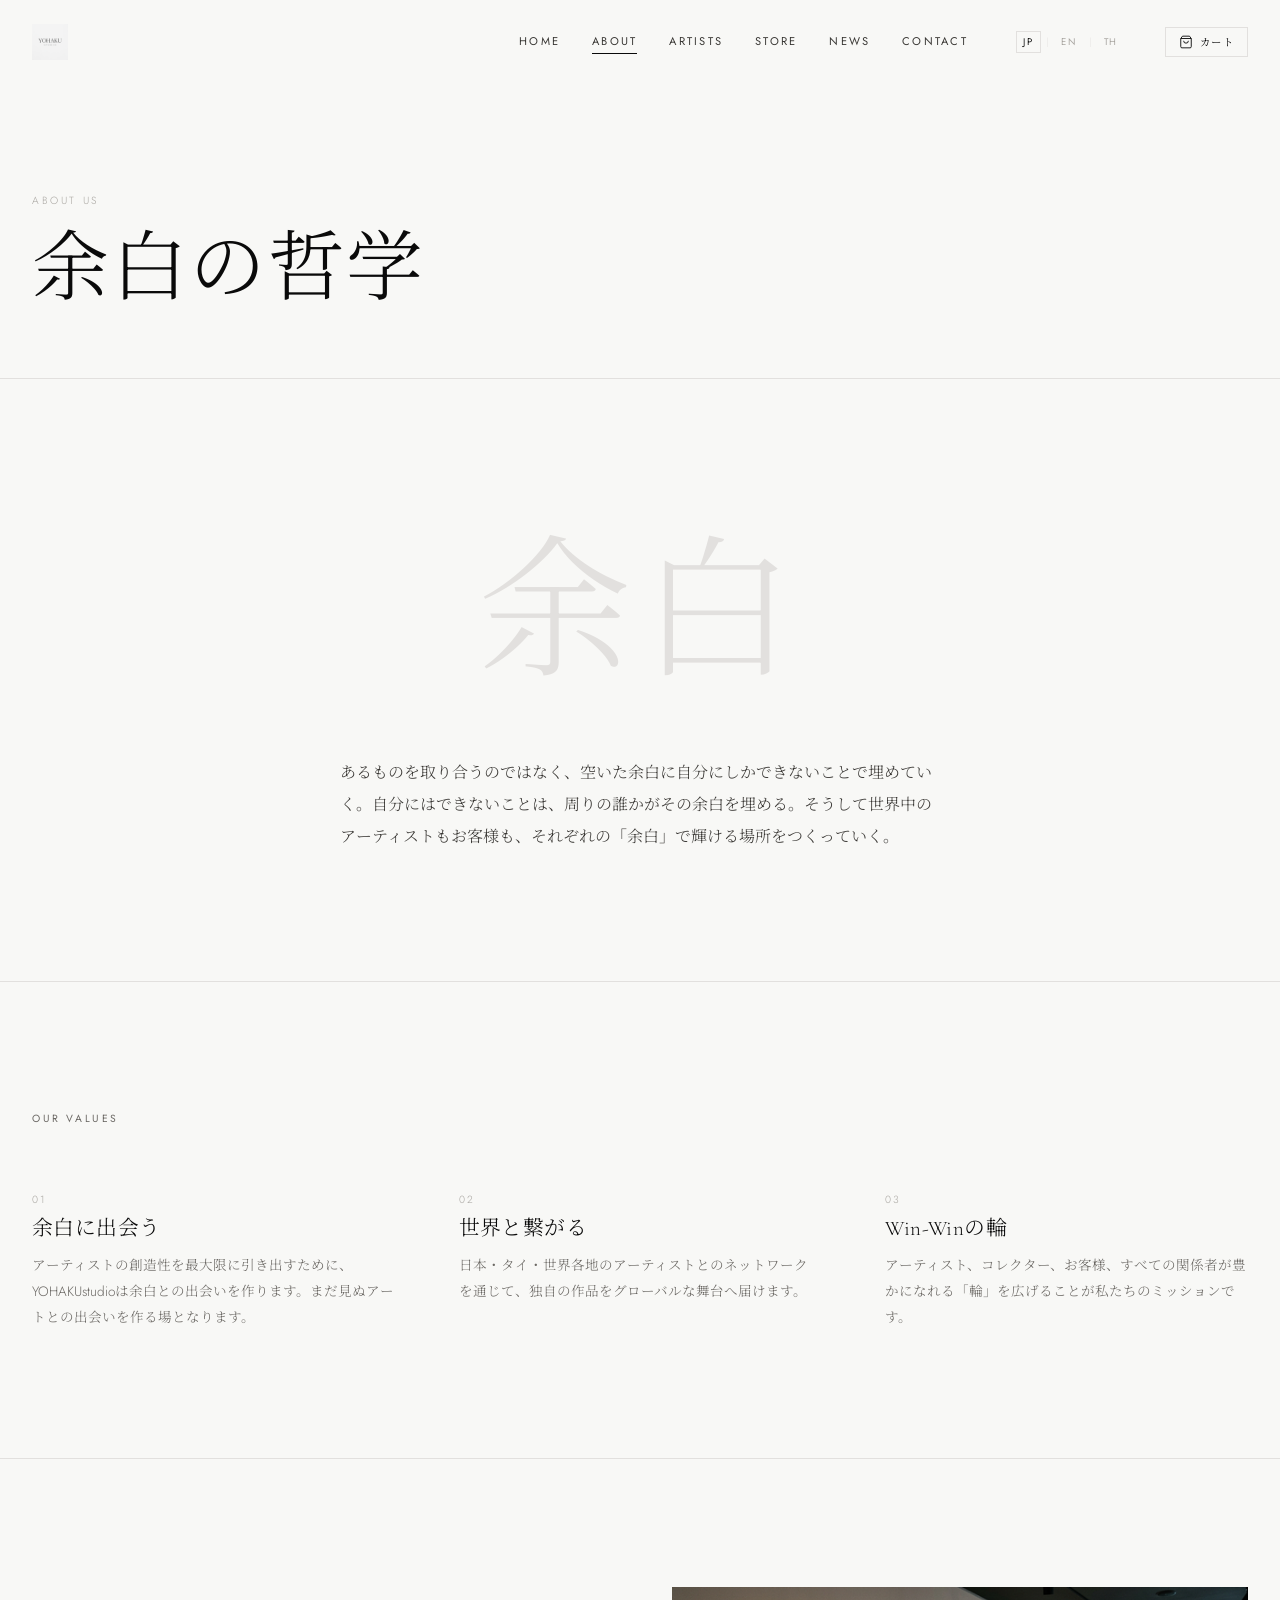
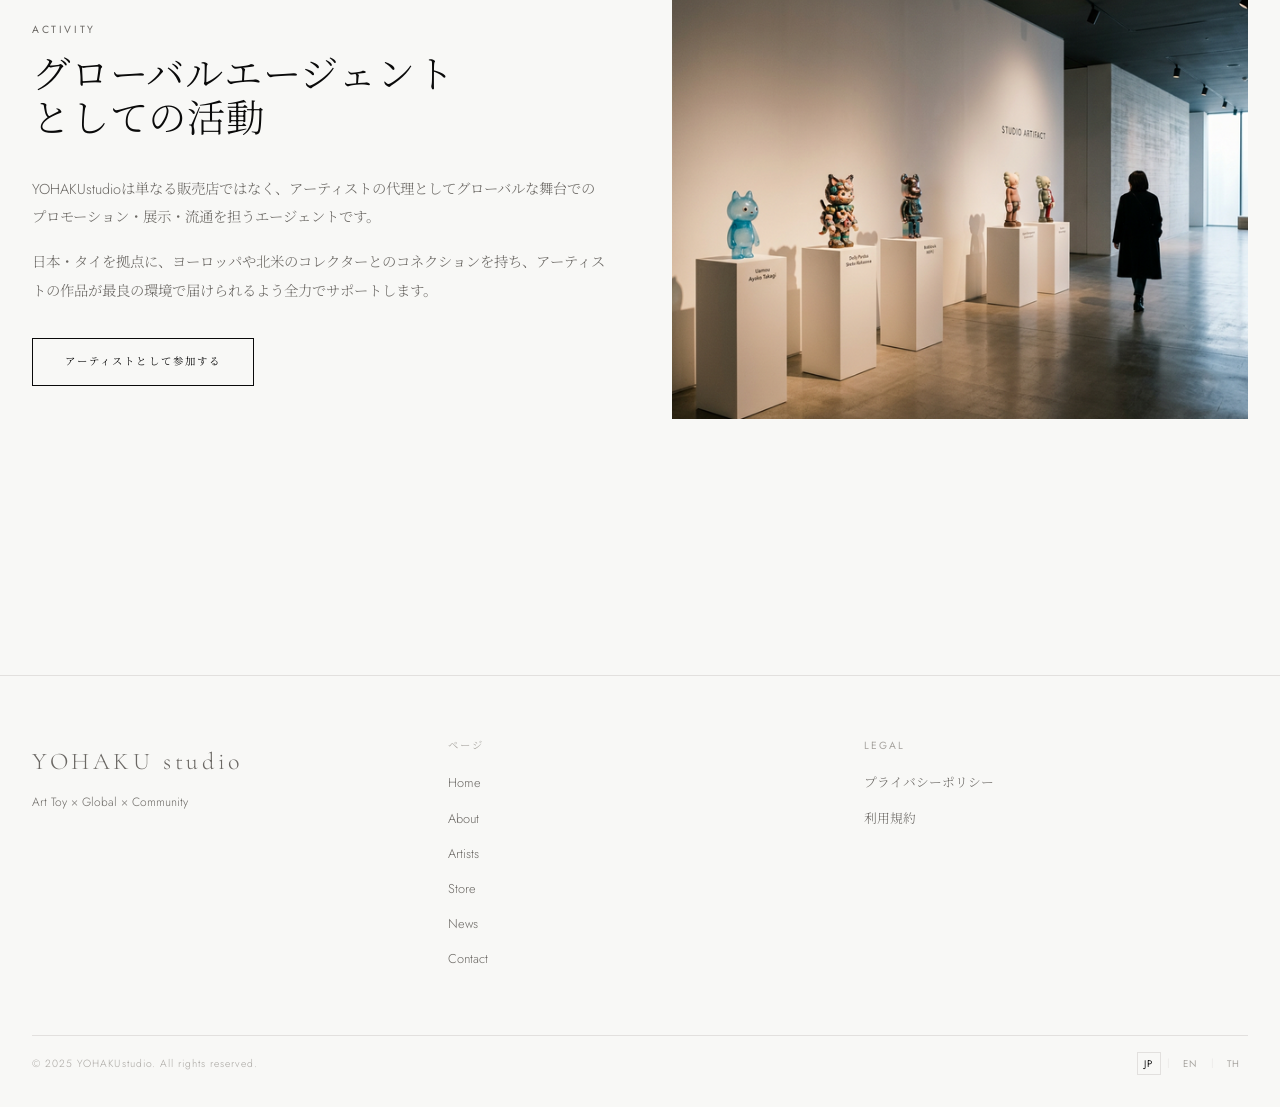
==== about.html @ eafbcbf8 "Initialize project" ====
<!DOCTYPE html>
<html lang="ja">

<head>
    <meta charset="UTF-8">
    <meta name="viewport" content="width=device-width, initial-scale=1.0">
    <meta name="description" content="YOHAKUstudioについて — 余白の哲学とグローバルなアートエージェントとしての活動方針。">
    <title>About — YOHAKU studio</title>
    <link rel="stylesheet" href="css/style.css">
</head>

<body>

    <header class="header" id="header">
        <a href="index.html" class="header__logo">
            <img src="images/logo.png" alt="YOHAKU studio">
        </a>
        <nav class="nav">
            <a href="index.html" class="nav__link" data-i18n="nav_home">Home</a>
            <a href="about.html" class="nav__link" data-i18n="nav_about">About</a>
            <a href="artists.html" class="nav__link" data-i18n="nav_artists">Artists</a>
            <a href="store.html" class="nav__link" data-i18n="nav_store">Store</a>
            <a href="news.html" class="nav__link" data-i18n="nav_news">News</a>
            <a href="contact.html" class="nav__link" data-i18n="nav_contact">Contact</a>
            <div class="lang-switcher">
                <button class="lang-btn" data-lang="jp">JP</button>
                <span class="lang-sep">|</span>
                <button class="lang-btn" data-lang="en">EN</button>
                <span class="lang-sep">|</span>
                <button class="lang-btn" data-lang="th">TH</button>
            </div>
            <button class="cart-btn" id="cart-btn">
                <svg width="14" height="14" viewBox="0 0 24 24" fill="none" stroke="currentColor" stroke-width="1.5">
                    <path d="M6 2L3 6v14a2 2 0 002 2h14a2 2 0 002-2V6l-3-4z" />
                    <line x1="3" y1="6" x2="21" y2="6" />
                    <path d="M16 10a4 4 0 01-8 0" />
                </svg>
                <span data-i18n="nav_cart">カート</span>
                <span class="cart-count" style="display:none">0</span>
            </button>
        </nav>
        <button class="hamburger" id="hamburger"><span></span><span></span><span></span></button>
    </header>
    <nav class="mobile-nav" id="mobile-nav">
        <a href="index.html" class="nav__link" data-i18n="nav_home">Home</a>
        <a href="about.html" class="nav__link" data-i18n="nav_about">About</a>
        <a href="artists.html" class="nav__link" data-i18n="nav_artists">Artists</a>
        <a href="store.html" class="nav__link" data-i18n="nav_store">Store</a>
        <a href="news.html" class="nav__link" data-i18n="nav_news">News</a>
        <a href="contact.html" class="nav__link" data-i18n="nav_contact">Contact</a>
        <div class="lang-switcher">
            <button class="lang-btn" data-lang="jp">JP</button><span class="lang-sep">|</span>
            <button class="lang-btn" data-lang="en">EN</button><span class="lang-sep">|</span>
            <button class="lang-btn" data-lang="th">TH</button>
        </div>
    </nav>

    <!-- Page Hero -->
    <section class="page-hero">
        <div class="container">
            <p class="page-hero__label fade-in" data-i18n="about_label">About Us</p>
            <h1 class="page-hero__title fade-in" data-i18n="about_title">余白の哲学</h1>
        </div>
    </section>

    <!-- Manifesto -->
    <section class="section">
        <div style="text-align:center; overflow:hidden; padding: var(--space-md) 0; margin-bottom: var(--space-md);">
            <span class="about-manifesto__word" aria-hidden="true">余白</span>
        </div>
        <div class="container--narrow">
            <p class="about-manifesto__text fade-in" data-i18n="about_manifesto">
                あるものを取り合うのではなく、空いた余白に自分にしかできないことで埋めていく。自分にはできないことは、周りの誰かがその余白を埋める。そうして世界中のアーティストもお客様も、それぞれの「余白」で輝ける場所をつくっていく。

            </p>
        </div>
    </section>

    <hr class="divider">

    <!-- Values -->
    <section class="section">
        <div class="container">
            <p class="section-label fade-in" style="margin-bottom: var(--space-md);">Our Values</p>
            <div class="value-grid">
                <div class="fade-in">
                    <p class="value-item__num" data-i18n="about_v1_num">01</p>
                    <h3 class="value-item__title" data-i18n="about_v1_title">余白に出会う</h3>
                    <p class="value-item__text" data-i18n="about_v1_text">
                        アーティストの創造性を最大限に引き出すために、YOHAKUstudioは余白との出会いを作ります。まだ見ぬアートとの出会いを作る場となります。</p>
                </div>
                <div class="fade-in">
                    <p class="value-item__num" data-i18n="about_v2_num">02</p>
                    <h3 class="value-item__title" data-i18n="about_v2_title">世界と繋がる</h3>
                    <p class="value-item__text" data-i18n="about_v2_text">
                        日本・タイ・世界各地のアーティストとのネットワークを通じて、独自の作品をグローバルな舞台へ届けます。</p>
                </div>
                <div class="fade-in">
                    <p class="value-item__num" data-i18n="about_v3_num">03</p>
                    <h3 class="value-item__title" data-i18n="about_v3_title">Win-Winの輪</h3>
                    <p class="value-item__text" data-i18n="about_v3_text">
                        アーティスト、コレクター、お客様、すべての関係者が豊かになれる「輪」を広げることが私たちのミッションです。</p>
                </div>
            </div>
        </div>
    </section>

    <hr class="divider">

    <!-- Activities -->
    <section class="section">
        <div class="container">
            <div class="grid-2" style="gap: var(--space-lg); align-items:center;">
                <div class="fade-in">
                    <p class="section-label" style="margin-bottom: var(--space-sm);">Activity</p>
                    <h2 style="font-size:clamp(1.8rem,3vw,2.8rem); margin-bottom: var(--space-md);">
                        グローバルエージェント<br>としての活動</h2>
                    <p style="font-size:0.9rem; color:var(--gray-600); line-height:2; margin-bottom: var(--space-sm);">
                        YOHAKUstudioは単なる販売店ではなく、アーティストの代理としてグローバルな舞台でのプロモーション・展示・流通を担うエージェントです。
                    </p>
                    <p style="font-size:0.9rem; color:var(--gray-600); line-height:2;">
                        日本・タイを拠点に、ヨーロッパや北米のコレクターとのコネクションを持ち、アーティストの作品が最良の環境で届けられるよう全力でサポートします。
                    </p>
                    <a href="contact.html" class="btn" style="margin-top: var(--space-md);">
                        <span>アーティストとして参加する</span>
                    </a>
                </div>
                <div class="fade-in">
                    <img src="images/museum-art-toys.png" alt="YOHAKU studio collection in a gallery"
                        style="width:100%; aspect-ratio:4/3; object-fit:cover;">
                </div>
            </div>
        </div>
    </section>

    <!-- Footer -->
    <footer class="footer">
        <div class="container">
            <div class="footer__inner">
                <div class="footer__brand">
                    <p class="logo-text">YOHAKU studio</p>
                    <p data-i18n="footer_tagline">Art Toy × Global × Community</p>
                </div>
                <nav class="footer__nav">
                    <h4 data-i18n="footer_pages">ページ</h4>
                    <ul>
                        <li><a href="index.html" data-i18n="nav_home">Home</a></li>
                        <li><a href="about.html" data-i18n="nav_about">About</a></li>
                        <li><a href="artists.html" data-i18n="nav_artists">Artists</a></li>
                        <li><a href="store.html" data-i18n="nav_store">Store</a></li>
                        <li><a href="news.html" data-i18n="nav_news">News</a></li>
                        <li><a href="contact.html" data-i18n="nav_contact">Contact</a></li>
                    </ul>
                </nav>
                <nav class="footer__nav">
                    <h4 data-i18n="footer_legal">Legal</h4>
                    <ul>
                        <li><a href="#" data-i18n="footer_privacy">プライバシーポリシー</a></li>
                        <li><a href="#" data-i18n="footer_terms">利用規約</a></li>
                    </ul>
                </nav>
            </div>
            <div class="footer__bottom">
                <span data-i18n="footer_copy">© 2025 YOHAKUstudio. All rights reserved.</span>
                <div class="lang-switcher">
                    <button class="lang-btn" data-lang="jp">JP</button><span class="lang-sep">|</span>
                    <button class="lang-btn" data-lang="en">EN</button><span class="lang-sep">|</span>
                    <button class="lang-btn" data-lang="th">TH</button>
                </div>
            </div>
        </div>
    </footer>

    <div class="cart-overlay" id="cart-overlay"></div>
    <aside class="cart-drawer" id="cart-drawer">
        <div class="cart-drawer__header">
            <p class="cart-drawer__title" data-i18n="cart_title">カート</p>
            <button class="cart-drawer__close" id="cart-close">✕</button>
        </div>
        <div class="cart-drawer__body" id="cart-body"></div>
        <div class="cart-drawer__footer">
            <div class="cart-total">
                <span class="cart-total__label" data-i18n="cart_total">小計</span>
                <span class="cart-total__amount" id="cart-total-amount">¥0</span>
            </div>
            <button class="btn btn--filled cart-checkout-btn"><span data-i18n="cart_checkout">チェックアウトへ</span></button>
        </div>
    </aside>

    <script src="js/i18n.js"></script>
    <script src="js/cart.js"></script>
    <script src="js/main.js"></script>
</body>

</html>
---- css/style.css ----
/* ============================================================
   YOHAKU studio — Global Stylesheet
   ============================================================ */

@import url('https://fonts.googleapis.com/css2?family=Cormorant+Garamond:ital,wght@0,300;0,400;0,500;1,300;1,400&family=Noto+Serif+JP:wght@200;300;400&family=Jost:wght@200;300;400;500&display=swap');

/* ─── Design Tokens ────────────────────────────────────────── */
:root {
  --black: #0a0a0a;

  --white: #f8f8f6;
  --gray-100: #f0efed;
  --gray-200: #e2e0de;
  --gray-400: #a8a5a0;
  --gray-600: #6b6864;
  --gray-800: #3a3835;
  --accent: #0a0a0a;

  --font-serif: 'Cormorant Garamond', 'Noto Serif JP', serif;
  --font-sans: 'Jost', 'Noto Serif JP', sans-serif;

  --space-xs: 0.5rem;
  --space-sm: 1rem;
  --space-md: 2rem;
  --space-lg: 4rem;
  --space-xl: 8rem;

  --transition: 0.4s cubic-bezier(0.25, 0.46, 0.45, 0.94);
  --radius: 0px;
}

/* ─── Reset ────────────────────────────────────────────────── */
*,
*::before,
*::after {
  box-sizing: border-box;
  margin: 0;
  padding: 0;
}

html {
  font-size: 16px;
  scroll-behavior: smooth;
  -webkit-font-smoothing: antialiased;
}

body {
  background-color: var(--white);
  color: var(--black);
  font-family: var(--font-sans);
  font-weight: 300;
  line-height: 1.7;
  overflow-x: hidden;
}

img {
  display: block;
  max-width: 100%;
  height: auto;
}

a {
  color: inherit;
  text-decoration: none;
}

button {
  cursor: pointer;
  border: none;
  background: none;
  font-family: inherit;
}

ul {
  list-style: none;
}

/* ─── Typography ───────────────────────────────────────────── */
h1,
h2,
h3,
h4 {
  font-family: var(--font-serif);
  font-weight: 300;
  line-height: 1.15;
  letter-spacing: 0.02em;
}

.display-xl {
  font-size: clamp(3rem, 8vw, 8rem);
  letter-spacing: -0.01em;
  line-height: 1;
}

.display-lg {
  font-size: clamp(2rem, 5vw, 4.5rem);
  letter-spacing: 0.01em;
}

.display-md {
  font-size: clamp(1.5rem, 3vw, 2.5rem);
}

.section-label {
  font-family: var(--font-sans);
  font-size: 0.65rem;
  font-weight: 400;
  letter-spacing: 0.25em;
  text-transform: uppercase;
  color: var(--gray-600);
}

.body-sm {
  font-size: 0.85rem;
  letter-spacing: 0.03em;
  color: var(--gray-600);
}

/* ─── Layout Utilities ─────────────────────────────────────── */
.container {
  max-width: 1400px;
  margin: 0 auto;
  padding: 0 var(--space-md);
}

.container--narrow {
  max-width: 900px;
  margin: 0 auto;
  padding: 0 var(--space-md);
}

.section {
  padding: var(--space-xl) 0;
}

.section--sm {
  padding: var(--space-lg) 0;
}

.divider {
  border: none;
  border-top: 1px solid var(--gray-200);
  margin: 0;
}

/* ─── Grid ─────────────────────────────────────────────────── */
.grid-2 {
  display: grid;
  grid-template-columns: repeat(2, 1fr);
  gap: var(--space-md);
}

.grid-3 {
  display: grid;
  grid-template-columns: repeat(3, 1fr);
  gap: var(--space-md);
}

.grid-4 {
  display: grid;
  grid-template-columns: repeat(4, 1fr);
  gap: var(--space-md);
}

/* ─── Header / Navigation ──────────────────────────────────── */
.header {
  position: fixed;
  top: 0;
  left: 0;
  right: 0;
  z-index: 1000;
  padding: 1.5rem var(--space-md);
  display: flex;
  align-items: center;
  justify-content: space-between;
  background: rgba(248, 248, 246, 0.92);
  backdrop-filter: blur(12px);
  -webkit-backdrop-filter: blur(12px);
  border-bottom: 1px solid transparent;
  transition: border-color var(--transition), padding var(--transition);
}

.header.scrolled {
  border-bottom-color: var(--gray-200);
  padding: 1rem var(--space-md);
}

.header__logo {
  display: flex;
  align-items: center;
  gap: 0.75rem;
}

.header__logo img {
  height: 36px;
  width: auto;
}

.header__logo-text {
  font-family: var(--font-serif);
  font-size: 1.15rem;
  font-weight: 300;
  letter-spacing: 0.15em;
  text-transform: uppercase;
}

.nav {
  display: flex;
  align-items: center;
  gap: var(--space-md);
}

.nav__link {
  font-size: 0.7rem;
  font-weight: 400;
  letter-spacing: 0.2em;
  text-transform: uppercase;
  color: var(--gray-800);
  position: relative;
  transition: color var(--transition);
}

.nav__link::after {
  content: '';
  position: absolute;
  bottom: -2px;
  left: 0;
  width: 0;
  height: 1px;
  background: var(--black);
  transition: width var(--transition);
}

.nav__link:hover::after,
.nav__link.active::after {
  width: 100%;
}

.nav__link:hover {
  color: var(--black);
}

/* Language Switcher */
.lang-switcher {
  display: flex;
  align-items: center;
  gap: 0.35rem;
  margin-left: var(--space-sm);
}

.lang-btn {
  font-size: 0.6rem;
  font-weight: 400;
  letter-spacing: 0.15em;
  text-transform: uppercase;
  color: var(--gray-400);
  padding: 0.2rem 0.4rem;
  border: 1px solid transparent;
  transition: all var(--transition);
}

.lang-btn.active,
.lang-btn:hover {
  color: var(--black);
  border-color: var(--gray-200);
}

.lang-sep {
  color: var(--gray-200);
  font-size: 0.6rem;
}

/* Cart Button */
.cart-btn {
  display: flex;
  align-items: center;
  gap: 0.4rem;
  font-size: 0.65rem;
  letter-spacing: 0.15em;
  text-transform: uppercase;
  margin-left: var(--space-xs);
  padding: 0.4rem 0.8rem;
  border: 1px solid var(--gray-200);
  transition: all var(--transition);
}

.cart-btn:hover {
  background: var(--black);
  color: var(--white);
  border-color: var(--black);
}

.cart-count {
  display: inline-flex;
  align-items: center;
  justify-content: center;
  width: 16px;
  height: 16px;
  background: var(--black);
  color: var(--white);
  font-size: 0.55rem;
  border-radius: 50%;
  transition: background var(--transition);
}

.cart-btn:hover .cart-count {
  background: var(--white);
  color: var(--black);
}

/* Hamburger */
.hamburger {
  display: none;
  flex-direction: column;
  gap: 5px;
  padding: 0.5rem;
  cursor: pointer;
}

.hamburger span {
  display: block;
  width: 24px;
  height: 1px;
  background: var(--black);
  transition: all var(--transition);
}

.hamburger.open span:nth-child(1) {
  transform: translateY(6px) rotate(45deg);
}

.hamburger.open span:nth-child(2) {
  opacity: 0;
}

.hamburger.open span:nth-child(3) {
  transform: translateY(-6px) rotate(-45deg);
}

/* Mobile Nav */
.mobile-nav {
  position: fixed;
  inset: 0;
  z-index: 999;
  background: var(--white);
  display: flex;
  flex-direction: column;
  align-items: center;
  justify-content: center;
  gap: var(--space-md);
  transform: translateX(100%);
  transition: transform var(--transition);
}

.mobile-nav.open {
  transform: translateX(0);
}

.mobile-nav .nav__link {
  font-size: 1.5rem;
  letter-spacing: 0.15em;
  font-family: var(--font-serif);
  font-weight: 300;
}

.mobile-nav .lang-switcher {
  margin-top: var(--space-sm);
  gap: var(--space-xs);
}

/* ─── Footer ───────────────────────────────────────────────── */
.footer {
  padding: var(--space-lg) 0 var(--space-md);
  border-top: 1px solid var(--gray-200);
  margin-top: var(--space-xl);
}

.footer__inner {
  display: grid;
  grid-template-columns: 1fr 1fr 1fr;
  gap: var(--space-md);
  align-items: start;
}

.footer__brand .logo-text {
  font-family: var(--font-serif);
  font-size: 1.5rem;
  font-weight: 300;
  letter-spacing: 0.15em;
  margin-bottom: var(--space-xs);
}

.footer__brand p {
  font-size: 0.75rem;
  color: var(--gray-600);
  line-height: 1.8;
}

.footer__nav h4 {
  font-family: var(--font-sans);
  font-size: 0.65rem;
  letter-spacing: 0.2em;
  text-transform: uppercase;
  margin-bottom: var(--space-sm);
  color: var(--gray-400);
  font-weight: 400;
}

.footer__nav ul {
  display: flex;
  flex-direction: column;
  gap: 0.5rem;
}

.footer__nav a {
  font-size: 0.8rem;
  color: var(--gray-600);
  transition: color var(--transition);
}

.footer__nav a:hover {
  color: var(--black);
}

.footer__bottom {
  display: flex;
  justify-content: space-between;
  align-items: center;
  margin-top: var(--space-lg);
  padding-top: var(--space-sm);
  border-top: 1px solid var(--gray-200);
  font-size: 0.65rem;
  color: var(--gray-400);
  letter-spacing: 0.1em;
}

/* ─── Buttons ──────────────────────────────────────────────── */
.btn {
  display: inline-flex;
  align-items: center;
  gap: 0.5rem;
  font-family: var(--font-sans);
  font-size: 0.65rem;
  font-weight: 400;
  letter-spacing: 0.2em;
  text-transform: uppercase;
  padding: 0.9rem 2rem;
  border: 1px solid var(--black);
  transition: all var(--transition);
  position: relative;
  overflow: hidden;
}

.btn::before {
  content: '';
  position: absolute;
  inset: 0;
  background: var(--black);
  transform: translateX(-101%);
  transition: transform var(--transition);
  z-index: 0;
}

.btn span {
  position: relative;
  z-index: 1;
}

.btn:hover::before {
  transform: translateX(0);
}

.btn:hover {
  color: var(--white);
}

.btn--filled {
  background: var(--black);
  color: var(--white);
}

.btn--filled::before {
  background: var(--gray-800);
}

/* ─── Cards ────────────────────────────────────────────────── */
.card {
  position: relative;
  overflow: hidden;
}

.card__img {
  width: 100%;
  aspect-ratio: 3/4;
  object-fit: cover;
  transition: transform 0.8s cubic-bezier(0.25, 0.46, 0.45, 0.94);
}

.card:hover .card__img {
  transform: scale(1.03);
}

.card__body {
  padding: var(--space-sm) 0;
}

.card__label {
  font-size: 0.6rem;
  letter-spacing: 0.2em;
  text-transform: uppercase;
  color: var(--gray-400);
  margin-bottom: 0.25rem;
}

.card__title {
  font-size: 1.1rem;
  font-family: var(--font-serif);
  font-weight: 300;
  letter-spacing: 0.05em;
}

.card__price {
  font-size: 0.85rem;
  margin-top: 0.35rem;
  color: var(--gray-800);
}

/* ─── Fade-in Animation ────────────────────────────────────── */
.fade-in {
  opacity: 0;
  transform: translateY(30px);
  transition: opacity 0.8s ease, transform 0.8s ease;
}

.fade-in.visible {
  opacity: 1;
  transform: translateY(0);
}

/* ─── Cart Drawer ──────────────────────────────────────────── */
.cart-overlay {
  position: fixed;
  inset: 0;
  background: rgba(10, 10, 10, 0.4);
  z-index: 2000;
  opacity: 0;
  pointer-events: none;
  transition: opacity var(--transition);
}

.cart-overlay.open {
  opacity: 1;
  pointer-events: all;
}

.cart-drawer {
  position: fixed;
  top: 0;
  right: 0;
  width: min(440px, 100vw);
  height: 100vh;
  background: var(--white);
  z-index: 2001;
  display: flex;
  flex-direction: column;
  transform: translateX(100%);
  transition: transform var(--transition);
}

.cart-drawer.open {
  transform: translateX(0);
}

.cart-drawer__header {
  display: flex;
  align-items: center;
  justify-content: space-between;
  padding: 1.5rem var(--space-md);
  border-bottom: 1px solid var(--gray-200);
}

.cart-drawer__title {
  font-size: 0.7rem;
  letter-spacing: 0.25em;
  text-transform: uppercase;
}

.cart-drawer__close {
  font-size: 1.2rem;
  width: 32px;
  height: 32px;
  display: flex;
  align-items: center;
  justify-content: center;
  border: 1px solid var(--gray-200);
  transition: all var(--transition);
}

.cart-drawer__close:hover {
  background: var(--black);
  color: var(--white);
  border-color: var(--black);
}

.cart-drawer__body {
  flex: 1;
  overflow-y: auto;
  padding: var(--space-md);
}

.cart-empty {
  display: flex;
  flex-direction: column;
  align-items: center;
  justify-content: center;
  height: 60%;
  gap: var(--space-sm);
  color: var(--gray-400);
  text-align: center;
}

.cart-empty-icon {
  font-size: 2.5rem;
  opacity: 0.3;
}

.cart-item {
  display: grid;
  grid-template-columns: 80px 1fr auto;
  gap: var(--space-sm);
  padding: var(--space-sm) 0;
  border-bottom: 1px solid var(--gray-100);
}

.cart-item__img {
  width: 80px;
  height: 80px;
  object-fit: cover;
}

.cart-item__info {}

.cart-item__name {
  font-family: var(--font-serif);
  font-size: 0.95rem;
}

.cart-item__artist {
  font-size: 0.7rem;
  color: var(--gray-400);
}

.cart-item__price {
  font-size: 0.85rem;
  margin-top: 0.25rem;
}

.cart-item__remove {
  align-self: start;
  font-size: 0.7rem;
  color: var(--gray-400);
  transition: color var(--transition);
}

.cart-item__remove:hover {
  color: var(--black);
}

.cart-drawer__footer {
  padding: var(--space-md);
  border-top: 1px solid var(--gray-200);
}

.cart-total {
  display: flex;
  justify-content: space-between;
  align-items: baseline;
  margin-bottom: var(--space-sm);
}

.cart-total__label {
  font-size: 0.7rem;
  letter-spacing: 0.15em;
  text-transform: uppercase;
  color: var(--gray-600);
}

.cart-total__amount {
  font-size: 1.3rem;
  font-family: var(--font-serif);
}

.cart-checkout-btn {
  width: 100%;
  justify-content: center;
}

/* ─── Modal ────────────────────────────────────────────────── */
.modal-overlay {
  position: fixed;
  inset: 0;
  background: rgba(10, 10, 10, 0.85);
  z-index: 3000;
  display: flex;
  align-items: center;
  justify-content: center;
  opacity: 0;
  pointer-events: none;
  transition: opacity var(--transition);
  padding: var(--space-md);
}

.modal-overlay.open {
  opacity: 1;
  pointer-events: all;
}

.modal {
  background: var(--white);
  max-width: 900px;
  width: 100%;
  max-height: 90vh;
  overflow-y: auto;
  position: relative;
  display: grid;
  grid-template-columns: 1fr 1fr;
}

.modal__close {
  position: absolute;
  top: 1rem;
  right: 1rem;
  font-size: 1.2rem;
  width: 36px;
  height: 36px;
  display: flex;
  align-items: center;
  justify-content: center;
  background: var(--white);
  border: 1px solid var(--gray-200);
  z-index: 10;
  transition: all var(--transition);
}

.modal__close:hover {
  background: var(--black);
  color: var(--white);
  border-color: var(--black);
}

.modal__img img {
  width: 100%;
  height: 100%;
  object-fit: cover;
  min-height: 400px;
}

.modal__content {
  padding: var(--space-lg) var(--space-md);
  display: flex;
  flex-direction: column;
  justify-content: center;
  gap: var(--space-sm);
}

/* ─── Hero ─────────────────────────────────────────────────── */
.hero {
  min-height: 100vh;
  display: flex;
  align-items: flex-end;
  position: relative;
  overflow: hidden;
  padding: var(--space-lg) var(--space-md);
}

.hero__bg {
  position: absolute;
  inset: 0;
  object-fit: cover;
  width: 100%;
  height: 100%;
  z-index: 0;
  filter: grayscale(15%);
}

.hero__overlay {
  position: absolute;
  inset: 0;
  background: linear-gradient(to top, rgba(10, 10, 10, 0.55) 0%, rgba(10, 10, 10, 0.05) 50%, transparent 100%);
  z-index: 1;
}

.hero__content {
  position: relative;
  z-index: 2;
  color: var(--white);
  max-width: 800px;
}

.hero__eyebrow {
  font-size: 0.65rem;
  letter-spacing: 0.3em;
  text-transform: uppercase;
  margin-bottom: var(--space-sm);
  opacity: 0.7;
}

.hero__title {
  font-family: var(--font-serif);
  font-size: clamp(3rem, 8vw, 7rem);
  font-weight: 300;
  line-height: 1;
  letter-spacing: -0.01em;
  margin-bottom: var(--space-sm);
}

.hero__subtitle {
  font-size: clamp(0.85rem, 1.5vw, 1rem);
  font-weight: 300;
  opacity: 0.8;
  max-width: 480px;
  line-height: 1.8;
  margin-bottom: var(--space-md);
}

.hero__scroll {
  position: absolute;
  bottom: var(--space-md);
  right: var(--space-md);
  z-index: 2;
  display: flex;
  flex-direction: column;
  align-items: center;
  gap: 0.5rem;
  color: var(--white);
  opacity: 0.6;
  font-size: 0.55rem;
  letter-spacing: 0.25em;
  text-transform: uppercase;
}

.hero__scroll-line {
  width: 1px;
  height: 60px;
  background: var(--white);
  animation: scrollPulse 2s ease-in-out infinite;
}

@keyframes scrollPulse {

  0%,
  100% {
    transform: scaleY(1);
    opacity: 0.6;
  }

  50% {
    transform: scaleY(0.5);
    opacity: 0.3;
  }
}

/* ─── Section Header ───────────────────────────────────────── */
.section-header {
  display: flex;
  align-items: flex-end;
  justify-content: space-between;
  margin-bottom: var(--space-lg);
}

.section-header__left {}

.section-header__num {
  font-size: 0.65rem;
  letter-spacing: 0.2em;
  color: var(--gray-400);
  margin-bottom: 0.5rem;
}

.section-header__title {
  font-size: clamp(1.8rem, 3vw, 2.8rem);
}

/* ─── Page Hero (inner pages) ──────────────────────────────── */
.page-hero {
  padding: calc(var(--space-xl) + 4rem) 0 var(--space-lg);
  border-bottom: 1px solid var(--gray-200);
}

.page-hero__label {
  font-size: 0.65rem;
  letter-spacing: 0.25em;
  text-transform: uppercase;
  color: var(--gray-400);
  margin-bottom: var(--space-sm);
}

.page-hero__title {
  font-size: clamp(2.5rem, 6vw, 5rem);
}

/* ─── Artist Grid ──────────────────────────────────────────── */
.artist-card {
  position: relative;
  overflow: hidden;
  cursor: pointer;
}

.artist-card__img-wrap {
  overflow: hidden;
  aspect-ratio: 3/4;
}

.artist-card__img {
  width: 100%;
  height: 100%;
  object-fit: cover;
  transition: transform 0.8s cubic-bezier(0.25, 0.46, 0.45, 0.94);
}

.artist-card:hover .artist-card__img {
  transform: scale(1.05);
}

.artist-card__body {
  padding: var(--space-sm) 0;
}

.artist-card__country {
  font-size: 0.6rem;
  letter-spacing: 0.2em;
  text-transform: uppercase;
  color: var(--gray-400);
}

.artist-card__name {
  font-size: 1.3rem;
  font-family: var(--font-serif);
}

.artist-card__genre {
  font-size: 0.75rem;
  color: var(--gray-600);
  margin-top: 0.2rem;
}

/* ─── Store Grid ───────────────────────────────────────────── */
.product-card {
  cursor: pointer;
}

.product-card__img-wrap {
  overflow: hidden;
  aspect-ratio: 1/1;
  background: var(--gray-100);
}

.product-card__img {
  width: 100%;
  height: 100%;
  object-fit: cover;
  transition: transform 0.8s cubic-bezier(0.25, 0.46, 0.45, 0.94);
}

.product-card:hover .product-card__img {
  transform: scale(1.05);
}

.product-card__body {
  padding: 1rem 0 0;
}

.product-card__artist {
  font-size: 0.65rem;
  letter-spacing: 0.15em;
  color: var(--gray-400);
  text-transform: uppercase;
}

.product-card__name {
  font-size: 1rem;
  font-family: var(--font-serif);
  margin: 0.2rem 0;
}

.product-card__price {
  font-size: 0.9rem;
}

.product-card__add {
  display: flex;
  align-items: center;
  gap: 0.5rem;
  margin-top: 0.75rem;
  font-size: 0.6rem;
  letter-spacing: 0.15em;
  text-transform: uppercase;
  color: var(--gray-600);
  transition: color var(--transition);
}

.product-card__add:hover {
  color: var(--black);
}

.product-card__add svg {
  transition: transform var(--transition);
}

.product-card__add:hover svg {
  transform: rotate(90deg);
}

/* ─── News ─────────────────────────────────────────────────── */
.news-item {
  display: grid;
  grid-template-columns: 160px 1fr;
  gap: var(--space-md);
  padding: var(--space-md) 0;
  border-bottom: 1px solid var(--gray-200);
  cursor: pointer;
  transition: opacity var(--transition);
}

.news-item:hover {
  opacity: 0.65;
}

.news-item__date {
  font-size: 0.75rem;
  color: var(--gray-400);
}

.news-item__tag {
  display: inline-block;
  font-size: 0.55rem;
  letter-spacing: 0.15em;
  text-transform: uppercase;
  border: 1px solid var(--gray-200);
  padding: 0.15rem 0.5rem;
  margin-bottom: 0.5rem;
  color: var(--gray-600);
}

.news-item__title {
  font-size: 1rem;
  font-family: var(--font-serif);
  line-height: 1.4;
}

/* ─── Contact Form ─────────────────────────────────────────── */
.form {
  display: flex;
  flex-direction: column;
  gap: var(--space-sm);
}

.form-group {
  display: flex;
  flex-direction: column;
  gap: 0.4rem;
}

.form-label {
  font-size: 0.65rem;
  letter-spacing: 0.15em;
  text-transform: uppercase;
  color: var(--gray-600);
}

.form-input,
.form-select,
.form-textarea {
  background: transparent;
  border: none;
  border-bottom: 1px solid var(--gray-200);
  padding: 0.7rem 0;
  font-family: var(--font-sans);
  font-size: 0.9rem;
  font-weight: 300;
  color: var(--black);
  transition: border-color var(--transition);
  outline: none;
  width: 100%;
}

.form-input:focus,
.form-select:focus,
.form-textarea:focus {
  border-bottom-color: var(--black);
}

.form-textarea {
  resize: vertical;
  min-height: 120px;
}

.form-grid {
  display: grid;
  grid-template-columns: 1fr 1fr;
  gap: var(--space-sm);
}

/* ─── About Page ───────────────────────────────────────────── */
.about-manifesto {
  padding: var(--space-xl) 0;
  text-align: center;
}

.about-manifesto__word {
  display: block;
  font-size: clamp(4rem, 12vw, 11rem);
  font-family: var(--font-serif);
  font-weight: 300;
  letter-spacing: 0.05em;
  line-height: 1;
  color: var(--gray-200);
  pointer-events: none;
  user-select: none;
}

.about-manifesto__text {
  position: relative;
  z-index: 1;
  max-width: 600px;
  margin: 0 auto;
  font-size: 1rem;
  line-height: 2;
  color: var(--gray-800);
}

.value-grid {
  display: grid;
  grid-template-columns: repeat(3, 1fr);
  gap: var(--space-lg);
  margin-top: var(--space-lg);
}

.value-item {}

.value-item__num {
  font-size: 0.65rem;
  letter-spacing: 0.2em;
  color: var(--gray-400);
  margin-bottom: var(--space-xs);
}

.value-item__title {
  font-size: 1.3rem;
  font-family: var(--font-serif);
  margin-bottom: 0.75rem;
}

.value-item__text {
  font-size: 0.85rem;
  color: var(--gray-600);
  line-height: 1.9;
}

/* ─── Responsive ───────────────────────────────────────────── */
@media (max-width: 1024px) {
  .grid-4 {
    grid-template-columns: repeat(2, 1fr);
  }

  .value-grid {
    grid-template-columns: 1fr 1fr;
  }

  .footer__inner {
    grid-template-columns: 1fr 1fr;
  }
}

@media (max-width: 768px) {
  :root {
    --space-lg: 3rem;
    --space-xl: 5rem;
  }

  .nav {
    display: none;
  }

  .cart-btn {
    display: none;
  }

  .hamburger {
    display: flex;
  }

  .grid-2,
  .grid-3,
  .grid-4 {
    grid-template-columns: 1fr;
  }

  .value-grid {
    grid-template-columns: 1fr;
    gap: var(--space-md);
  }

  .footer__inner {
    grid-template-columns: 1fr;
    gap: var(--space-md);
  }

  .footer__bottom {
    flex-direction: column;
    gap: 0.5rem;
    text-align: center;
  }

  .news-item {
    grid-template-columns: 1fr;
    gap: var(--space-xs);
  }

  .modal {
    grid-template-columns: 1fr;
  }

  .modal__img {
    display: none;
  }

  .form-grid {
    grid-template-columns: 1fr;
  }

  .section-header {
    flex-direction: column;
    align-items: flex-start;
    gap: var(--space-sm);
  }
}

@media (max-width: 480px) {
  .container {
    padding: 0 1rem;
  }

  .hero {
    padding: var(--space-md) 1rem;
  }

  .header {
    padding: 1rem;
  }

  .header.scrolled {
    padding: 0.75rem 1rem;
  }
}

/* ─── Filter Tabs ──────────────────────────────────────────── */
.filter-tabs {
  display: flex;
  gap: var(--space-xs);
  flex-wrap: wrap;
  margin-bottom: var(--space-lg);
}

.filter-tab {
  font-size: 0.6rem;
  letter-spacing: 0.18em;
  text-transform: uppercase;
  padding: 0.5rem 1.2rem;
  border: 1px solid var(--gray-200);
  color: var(--gray-600);
  transition: all var(--transition);
}

.filter-tab.active,
.filter-tab:hover {
  background: var(--black);
  color: var(--white);
  border-color: var(--black);
}

/* ─── Ticker / Marquee ──────────────────────────────────────── */
.ticker {
  overflow: hidden;
  border-top: 1px solid var(--gray-200);
  border-bottom: 1px solid var(--gray-200);
  padding: 1rem 0;
  margin: var(--space-lg) 0;
}

.ticker__track {
  /* 内側 2ツの .ticker__set を並べる */
  display: flex;
  width: max-content;
  will-change: transform;
  animation: tickerScroll 32s linear infinite;
}

.ticker__track:hover {
  animation-play-state: paused;
}

.ticker__set {
  /* 1セット分のアイテム群 — flexboxでインライン */
  display: flex;
  align-items: center;
  flex-shrink: 0;
}

.ticker__item {
  font-family: var(--font-serif);
  font-size: 1rem;
  font-weight: 300;
  letter-spacing: 0.1em;
  color: var(--gray-400);
  /* paddingによる内側間距: 唺目が直前のアイテムと全く同じ幅を1見え */
  padding: 0 2rem;
}

.ticker__sep {
  /* セット間の素敵な区切り */
  font-size: 0.8rem;
  color: var(--gray-300);
  padding: 0 1rem;
  user-select: none;
  flex-shrink: 0;
}

@keyframes tickerScroll {
  from {
    transform: translate3d(0, 0, 0);
  }

  to {
    transform: translate3d(-50%, 0, 0);
  }
}
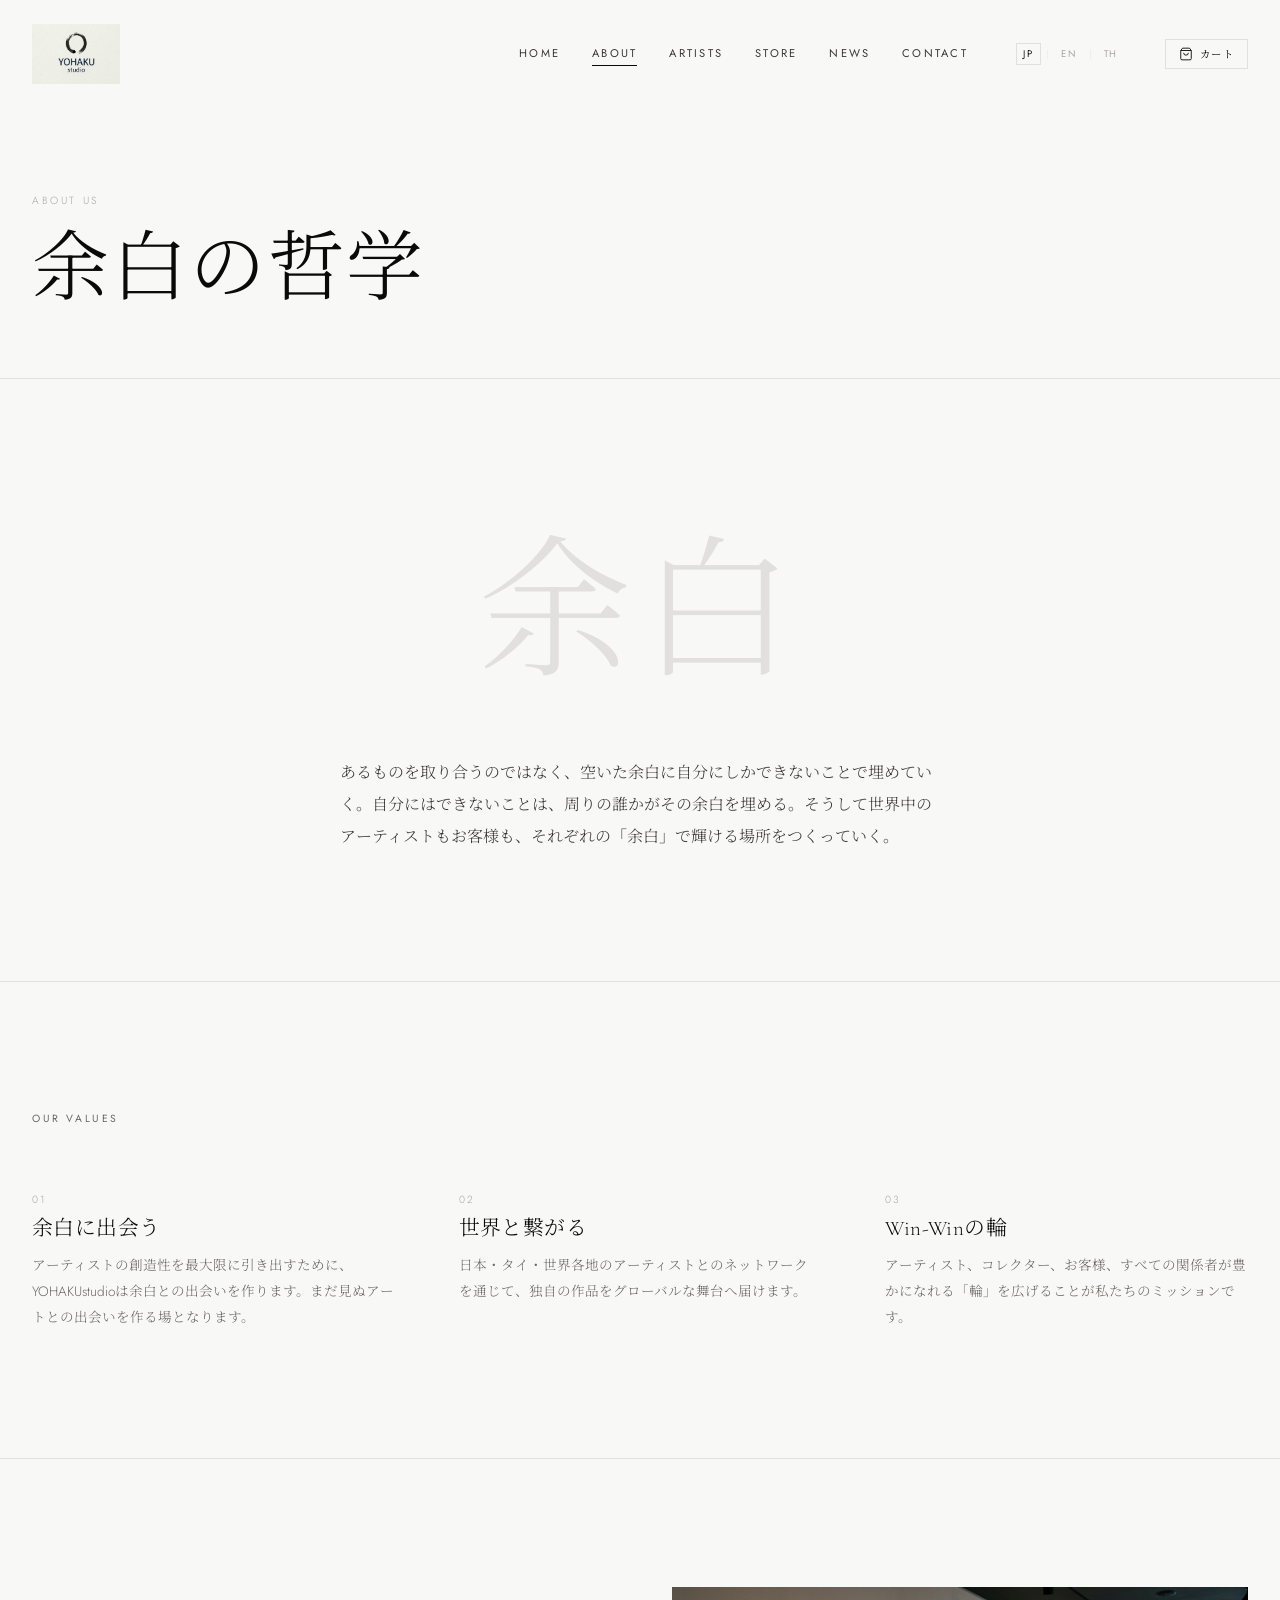
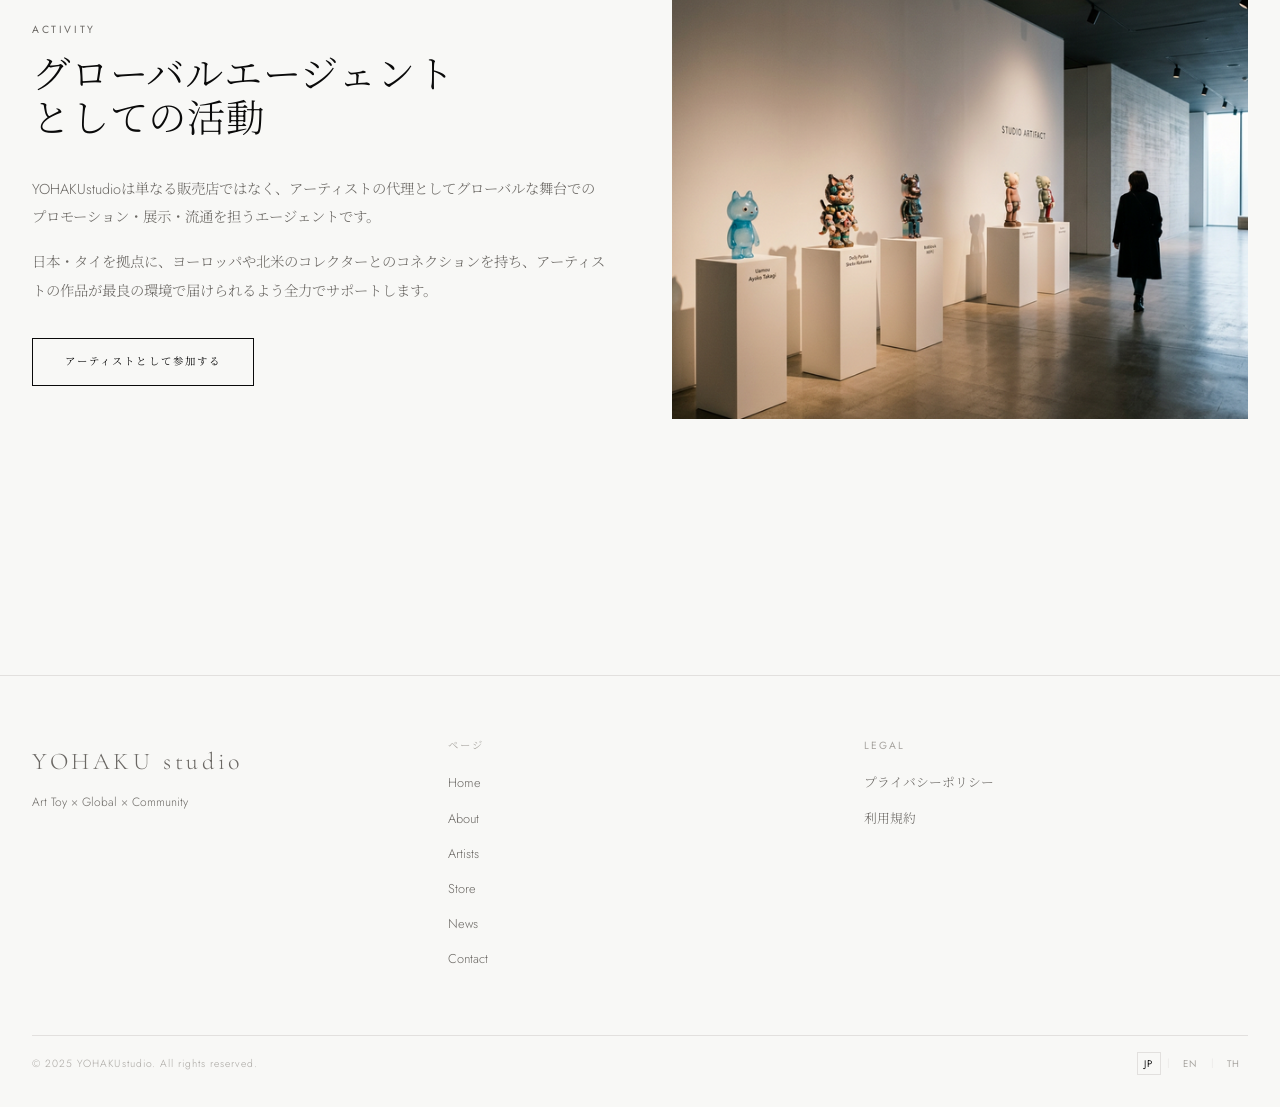
==== commit e55a9ad8: "Update logo and favicon to zen style image" ====
--- a/about.html
+++ b/about.html
@@ -7,13 +7,14 @@
     <meta name="description" content="YOHAKUstudioについて — 余白の哲学とグローバルなアートエージェントとしての活動方針。">
     <title>About — YOHAKU studio</title>
     <link rel="stylesheet" href="css/style.css">
+    <link rel="icon" href="images/logo-zen.jpg">
 </head>
 
 <body>
 
     <header class="header" id="header">
         <a href="index.html" class="header__logo">
-            <img src="images/logo.png" alt="YOHAKU studio">
+            <img src="images/logo-zen.jpg" alt="YOHAKU studio">
         </a>
         <nav class="nav">
             <a href="index.html" class="nav__link" data-i18n="nav_home">Home</a>
--- a/css/style.css
+++ b/css/style.css
@@ -192,8 +192,15 @@
 }
 
 .header__logo img {
-  height: 36px;
+  height: 60px;
   width: auto;
+  mix-blend-mode: multiply;
+  transition: filter 0.3s ease, mix-blend-mode 0.3s ease;
+}
+
+.header--dark:not(.scrolled) .header__logo img {
+  filter: invert(1);
+  mix-blend-mode: screen;
 }
 
 .header__logo-text {
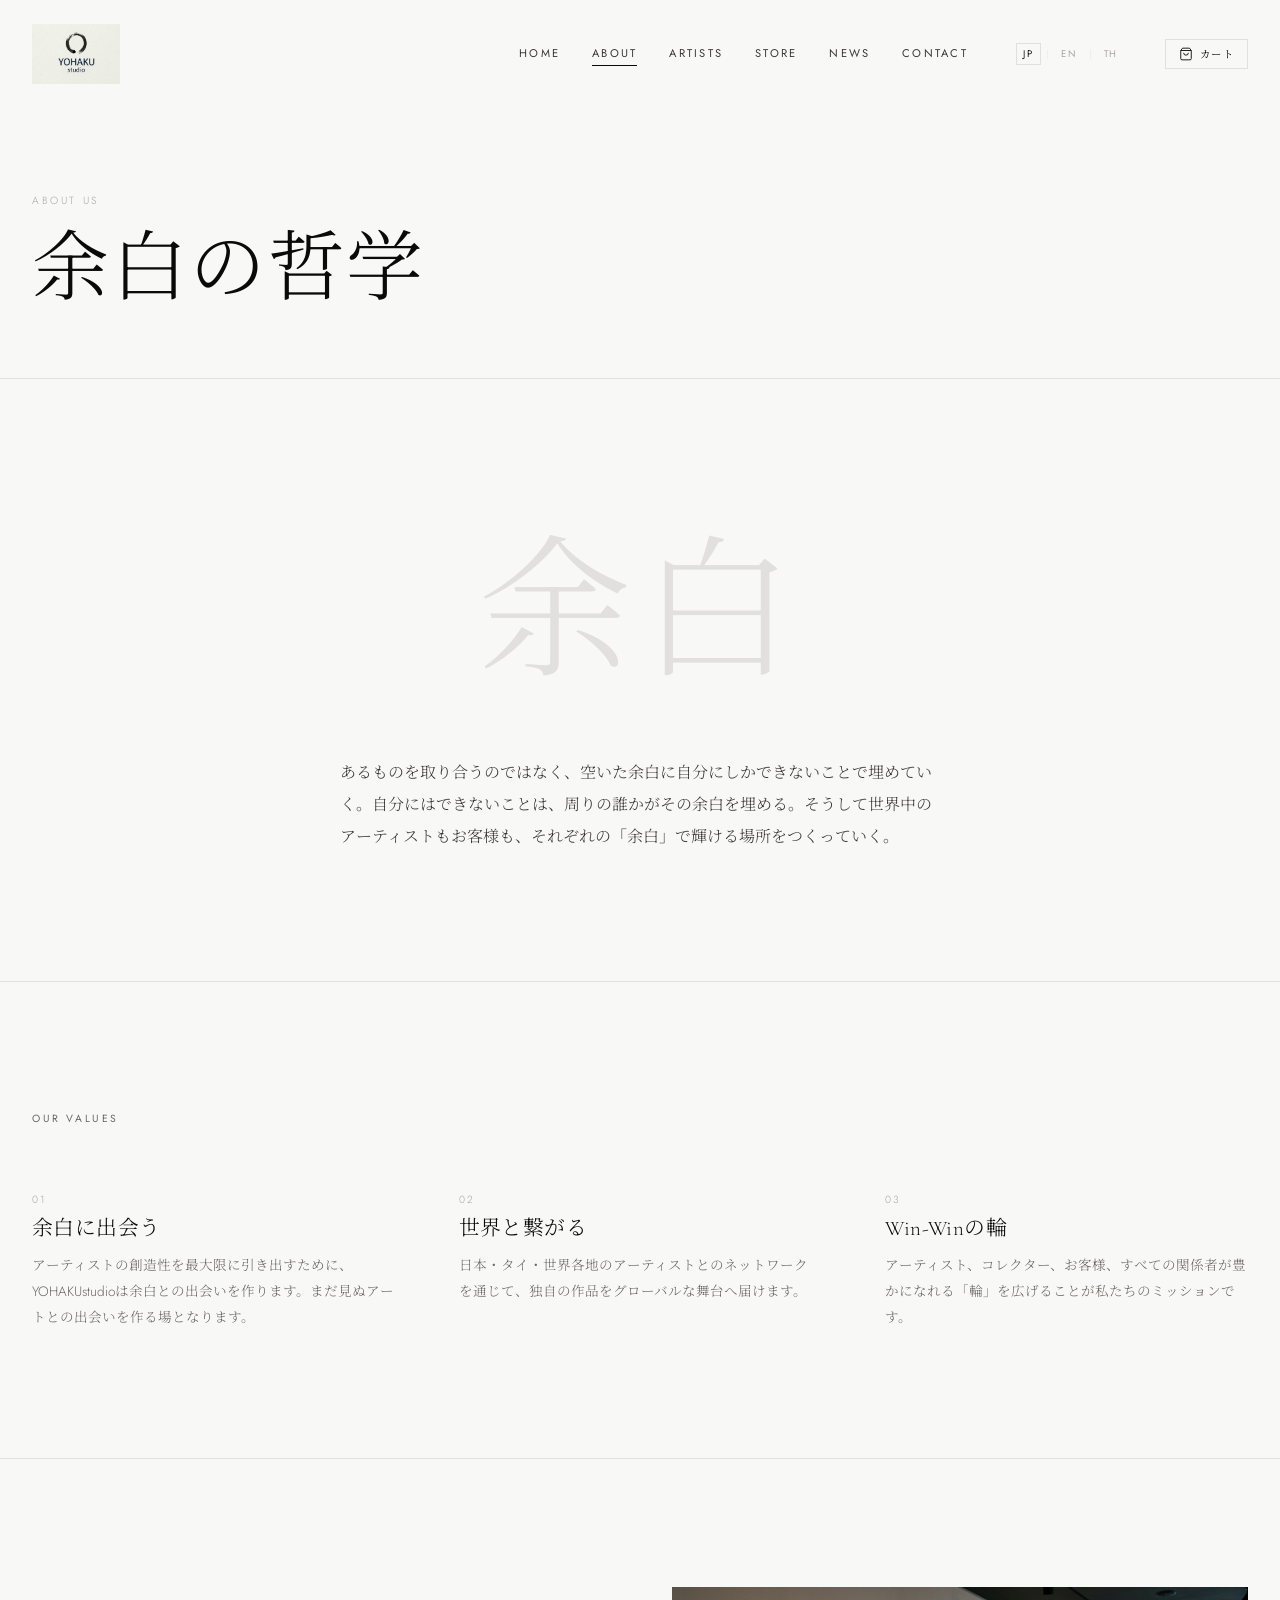
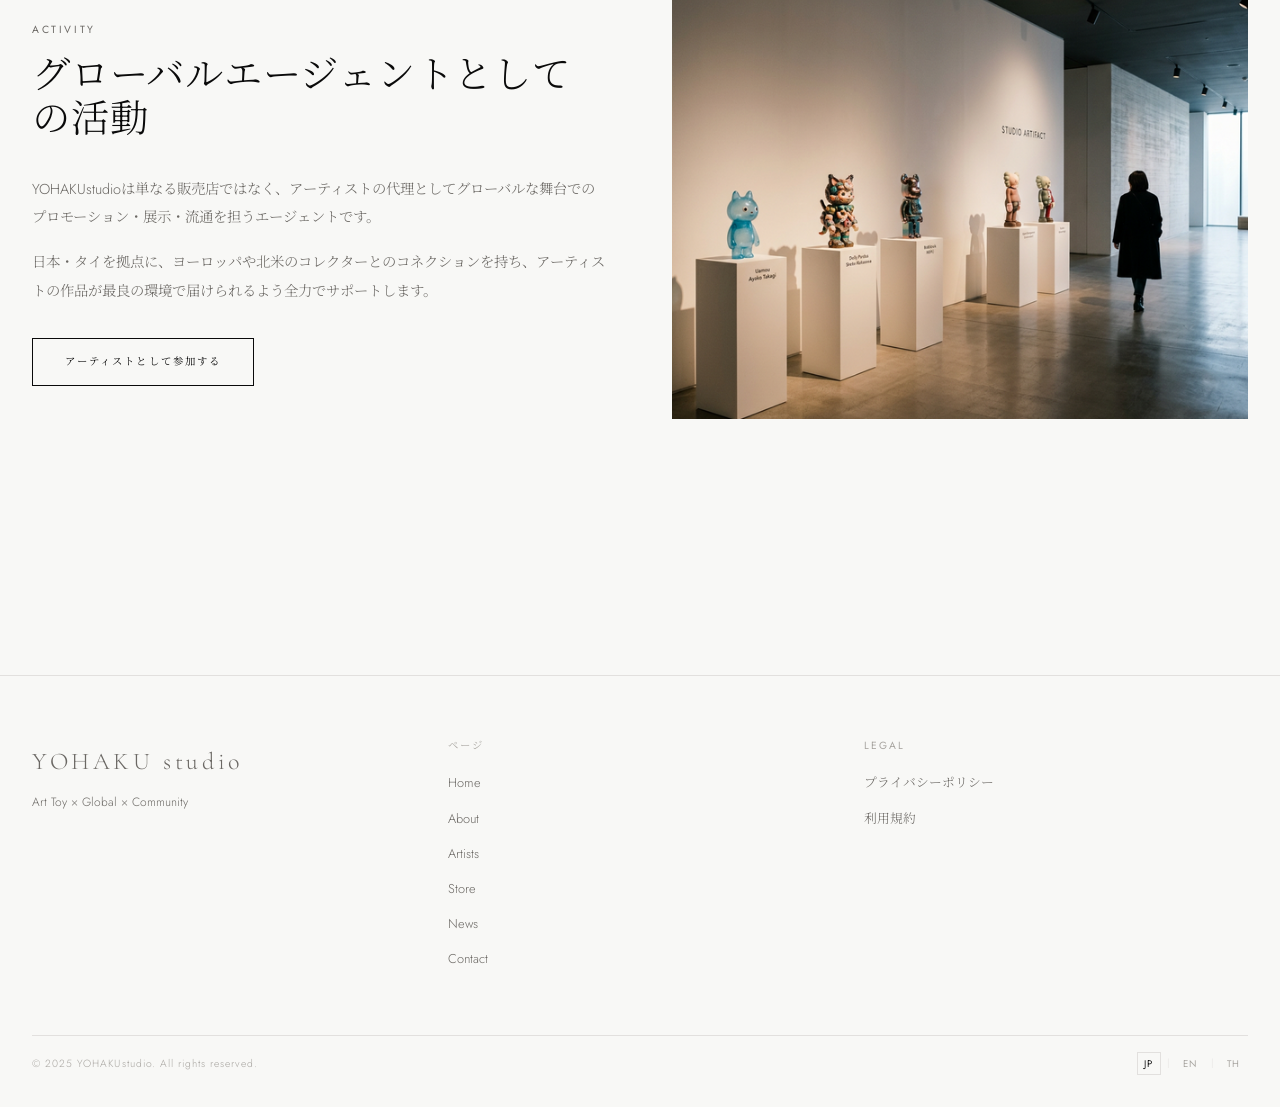
==== commit 0b37c09e: "Add missing i18n translations for About Activity, Artist Entry and all News items in English and Tha" ====
--- a/about.html
+++ b/about.html
@@ -113,17 +113,20 @@
         <div class="container">
             <div class="grid-2" style="gap: var(--space-lg); align-items:center;">
                 <div class="fade-in">
-                    <p class="section-label" style="margin-bottom: var(--space-sm);">Activity</p>
-                    <h2 style="font-size:clamp(1.8rem,3vw,2.8rem); margin-bottom: var(--space-md);">
+                    <p class="section-label" style="margin-bottom: var(--space-sm);" data-i18n="about_activity_label">
+                        Activity</p>
+                    <h2 style="font-size:clamp(1.8rem,3vw,2.8rem); margin-bottom: var(--space-md);"
+                        data-i18n-html="about_activity_title">
                         グローバルエージェント<br>としての活動</h2>
-                    <p style="font-size:0.9rem; color:var(--gray-600); line-height:2; margin-bottom: var(--space-sm);">
+                    <p style="font-size:0.9rem; color:var(--gray-600); line-height:2; margin-bottom: var(--space-sm);"
+                        data-i18n="about_activity_desc1">
                         YOHAKUstudioは単なる販売店ではなく、アーティストの代理としてグローバルな舞台でのプロモーション・展示・流通を担うエージェントです。
                     </p>
-                    <p style="font-size:0.9rem; color:var(--gray-600); line-height:2;">
+                    <p style="font-size:0.9rem; color:var(--gray-600); line-height:2;" data-i18n="about_activity_desc2">
                         日本・タイを拠点に、ヨーロッパや北米のコレクターとのコネクションを持ち、アーティストの作品が最良の環境で届けられるよう全力でサポートします。
                     </p>
                     <a href="contact.html" class="btn" style="margin-top: var(--space-md);">
-                        <span>アーティストとして参加する</span>
+                        <span data-i18n="about_activity_btn">アーティストとして参加する</span>
                     </a>
                 </div>
                 <div class="fade-in">
--- a/css/style.css
+++ b/css/style.css
@@ -198,7 +198,7 @@
   transition: filter 0.3s ease, mix-blend-mode 0.3s ease;
 }
 
-.header--dark:not(.scrolled) .header__logo img {
+.header--dark .header__logo img {
   filter: invert(1);
   mix-blend-mode: screen;
 }
@@ -768,6 +768,23 @@
   flex-direction: column;
   justify-content: center;
   gap: var(--space-sm);
+}
+
+.modal__sns {
+  display: flex;
+  gap: 0.75rem;
+  margin-bottom: var(--space-xs);
+}
+
+.modal__sns-link {
+  color: var(--gray-600);
+  display: flex;
+  align-items: center;
+  transition: color var(--transition);
+}
+
+.modal__sns-link:hover {
+  color: var(--black);
 }
 
 /* ─── Hero ─────────────────────────────────────────────────── */
@@ -1241,6 +1258,12 @@
     align-items: flex-start;
     gap: var(--space-sm);
   }
+
+  .header__logo img {
+    height: 40px;
+    mix-blend-mode: normal;
+    opacity: 0.85;
+  }
 }
 
 @media (max-width: 480px) {
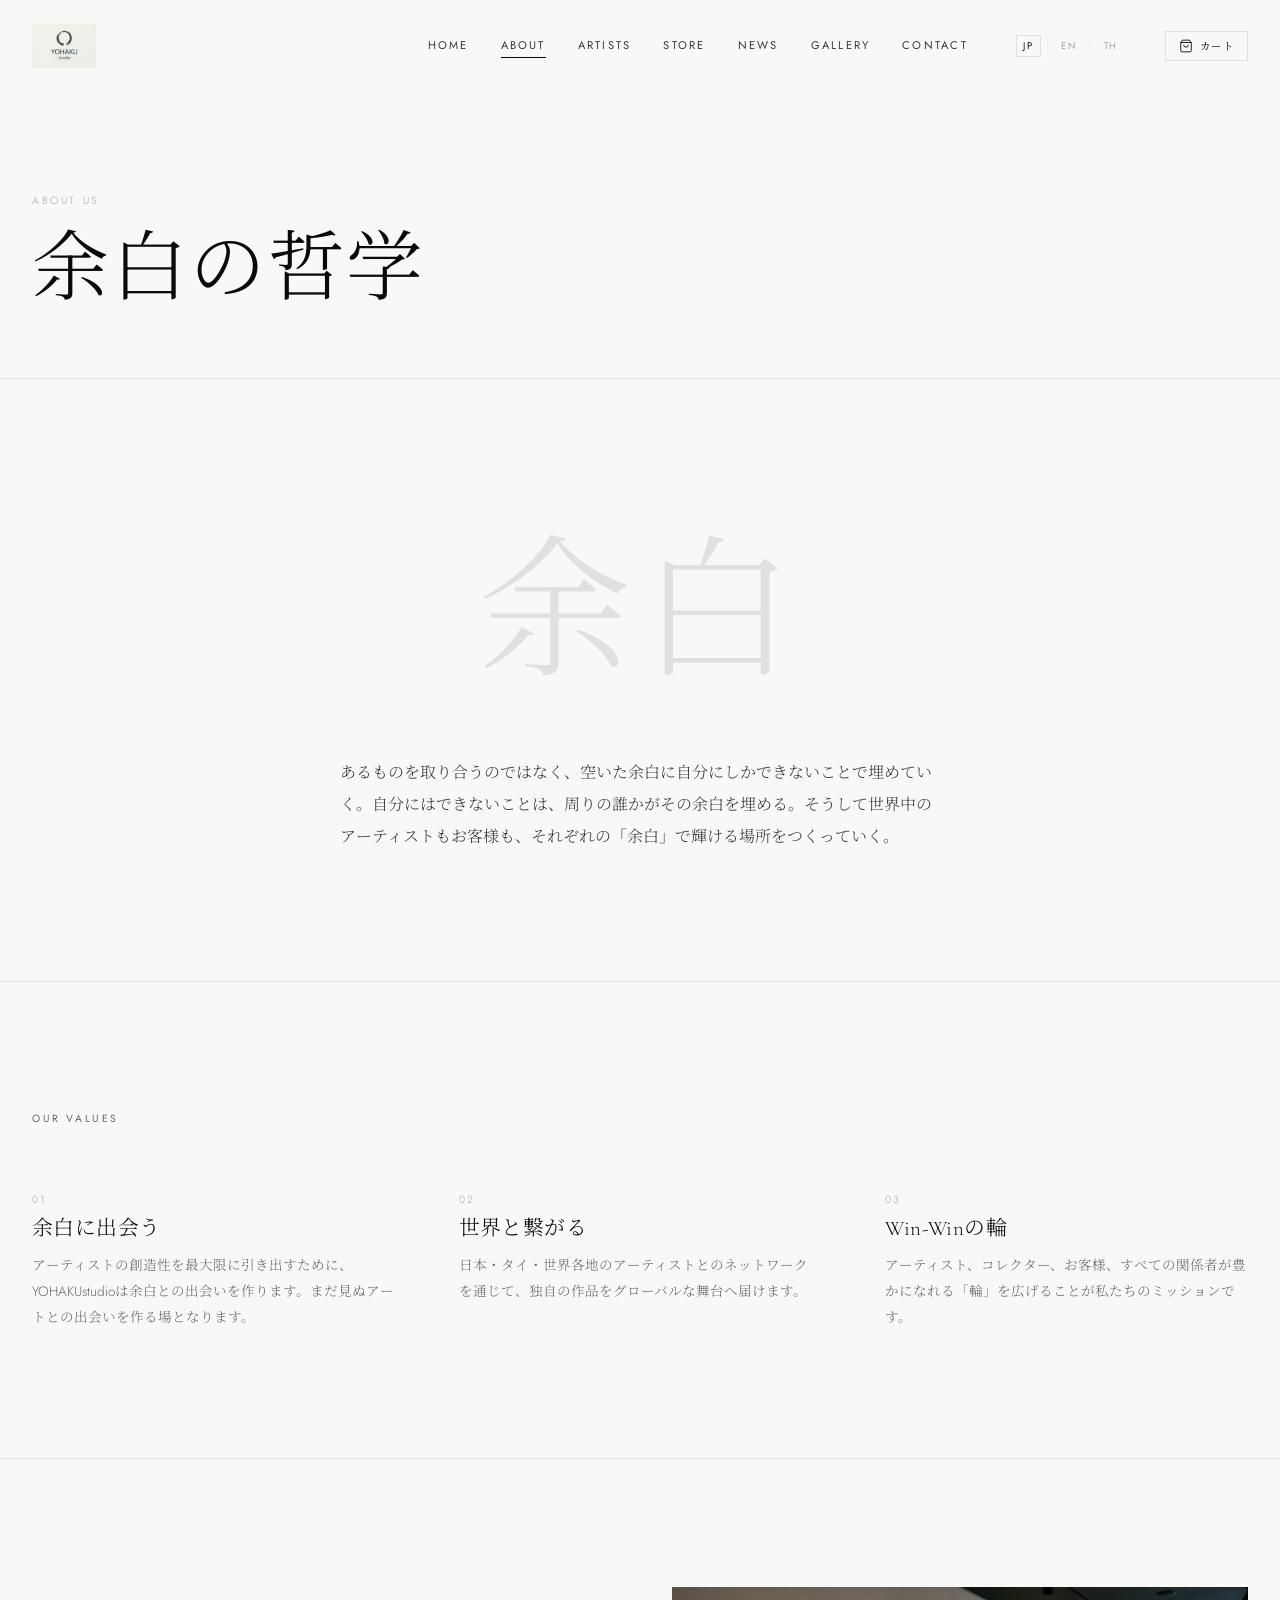
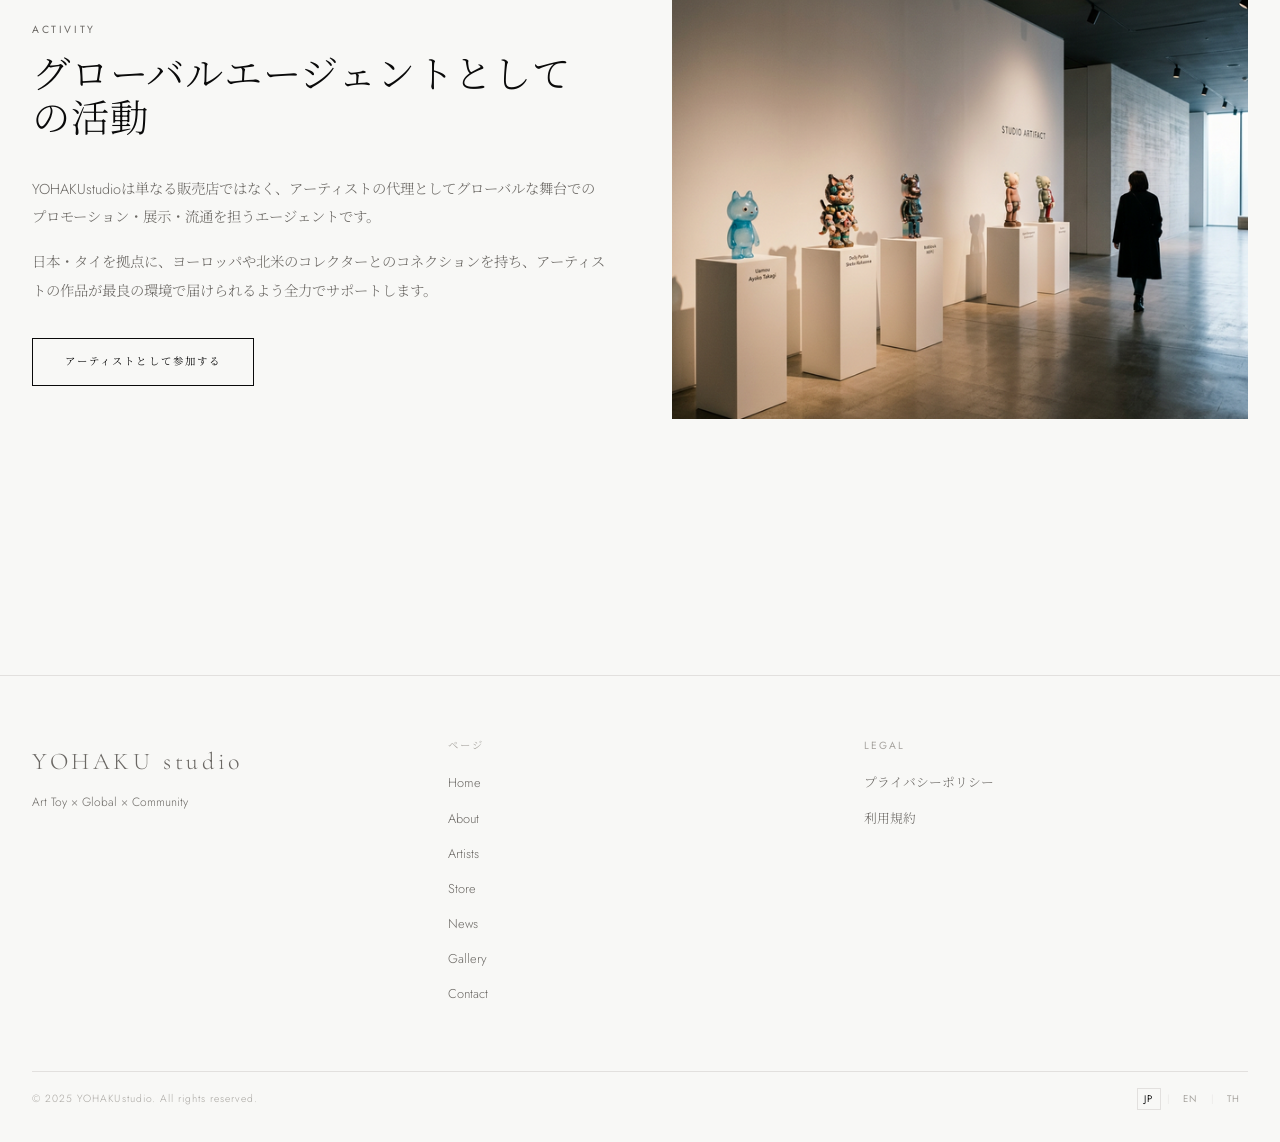
==== commit 47775eb1: "Add Gallery (Coming Soon) and Privacy Policy pages, update nav in all pages" ====
--- a/about.html
+++ b/about.html
@@ -22,6 +22,7 @@
             <a href="artists.html" class="nav__link" data-i18n="nav_artists">Artists</a>
             <a href="store.html" class="nav__link" data-i18n="nav_store">Store</a>
             <a href="news.html" class="nav__link" data-i18n="nav_news">News</a>
+            <a href="gallery.html" class="nav__link" data-i18n="nav_gallery">Gallery</a>
             <a href="contact.html" class="nav__link" data-i18n="nav_contact">Contact</a>
             <div class="lang-switcher">
                 <button class="lang-btn" data-lang="jp">JP</button>
@@ -48,6 +49,7 @@
         <a href="artists.html" class="nav__link" data-i18n="nav_artists">Artists</a>
         <a href="store.html" class="nav__link" data-i18n="nav_store">Store</a>
         <a href="news.html" class="nav__link" data-i18n="nav_news">News</a>
+            <a href="gallery.html" class="nav__link" data-i18n="nav_gallery">Gallery</a>
         <a href="contact.html" class="nav__link" data-i18n="nav_contact">Contact</a>
         <div class="lang-switcher">
             <button class="lang-btn" data-lang="jp">JP</button><span class="lang-sep">|</span>
@@ -153,13 +155,14 @@
                         <li><a href="artists.html" data-i18n="nav_artists">Artists</a></li>
                         <li><a href="store.html" data-i18n="nav_store">Store</a></li>
                         <li><a href="news.html" data-i18n="nav_news">News</a></li>
+                        <li><a href="gallery.html" data-i18n="nav_gallery">Gallery</a></li>
                         <li><a href="contact.html" data-i18n="nav_contact">Contact</a></li>
                     </ul>
                 </nav>
                 <nav class="footer__nav">
                     <h4 data-i18n="footer_legal">Legal</h4>
                     <ul>
-                        <li><a href="#" data-i18n="footer_privacy">プライバシーポリシー</a></li>
+                        <li><a href="privacy.html" data-i18n="footer_privacy">プライバシーポリシー</a></li>
                         <li><a href="#" data-i18n="footer_terms">利用規約</a></li>
                     </ul>
                 </nav>
--- a/css/style.css
+++ b/css/style.css
@@ -192,15 +192,17 @@
 }
 
 .header__logo img {
-  height: 60px;
+  height: 44px;
   width: auto;
   mix-blend-mode: multiply;
-  transition: filter 0.3s ease, mix-blend-mode 0.3s ease;
+  opacity: 0.8;
+  transition: filter 0.3s ease, mix-blend-mode 0.3s ease, opacity 0.3s ease, height 0.3s ease;
 }
 
 .header--dark .header__logo img {
   filter: invert(1);
   mix-blend-mode: screen;
+  opacity: 1;
 }
 
 .header__logo-text {
@@ -645,7 +647,7 @@
   object-fit: cover;
 }
 
-.cart-item__info {}
+
 
 .cart-item__name {
   font-family: var(--font-serif);
@@ -755,11 +757,20 @@
   border-color: var(--black);
 }
 
+.modal__img {
+  background-color: var(--white);
+  display: flex;
+  align-items: center;
+  justify-content: center;
+  aspect-ratio: 1 / 1;
+  padding-bottom: 0;
+  margin-bottom: 0;
+}
+
 .modal__img img {
   width: 100%;
   height: 100%;
   object-fit: cover;
-  min-height: 400px;
 }
 
 .modal__content {
@@ -785,6 +796,65 @@
 
 .modal__sns-link:hover {
   color: var(--black);
+}
+
+/* ─── Lightbox (Product Image Zoom) ───────────────────────── */
+.lightbox-overlay {
+  position: fixed;
+  inset: 0;
+  background: rgba(10, 10, 10, 0.9);
+  z-index: 4000;
+  display: flex;
+  align-items: center;
+  justify-content: center;
+  opacity: 0;
+  pointer-events: none;
+  transition: opacity var(--transition);
+}
+
+.lightbox-overlay.open {
+  opacity: 1;
+  pointer-events: all;
+}
+
+.lightbox__img {
+  max-width: 90vw;
+  max-height: 90vh;
+  object-fit: contain;
+  transform: scale(0.95);
+  transition: transform var(--transition);
+}
+
+.lightbox-overlay.open .lightbox__img {
+  transform: scale(1);
+}
+
+.lightbox__close {
+  position: absolute;
+  top: 1.5rem;
+  right: 1.5rem;
+  width: 40px;
+  height: 40px;
+  background: transparent;
+  color: var(--white);
+  border: none;
+  font-size: 2rem;
+  display: flex;
+  align-items: center;
+  justify-content: center;
+  cursor: pointer;
+  z-index: 10;
+  transition: opacity var(--transition);
+}
+
+.lightbox__close:hover {
+  opacity: 0.7;
+}
+
+.product-card__img-wrap {
+  position: relative;
+  overflow: hidden;
+  cursor: zoom-in;
 }
 
 /* ─── Hero ─────────────────────────────────────────────────── */
@@ -892,7 +962,7 @@
   margin-bottom: var(--space-lg);
 }
 
-.section-header__left {}
+
 
 .section-header__num {
   font-size: 0.65rem;
@@ -1033,6 +1103,12 @@
 
 .product-card__add:hover svg {
   transform: rotate(90deg);
+}
+
+.product-card__add[disabled] {
+  color: var(--gray-400);
+  cursor: not-allowed;
+  pointer-events: none;
 }
 
 /* ─── News ─────────────────────────────────────────────────── */
@@ -1160,7 +1236,19 @@
   margin-top: var(--space-lg);
 }
 
-.value-item {}
+.concept-card__img {
+  width: 100%;
+  aspect-ratio: 16/9;
+  object-fit: cover;
+  border-radius: 8px;
+  margin-bottom: var(--space-sm);
+  opacity: 0.6;
+  transition: opacity 0.3s ease;
+}
+
+.concept-card__img:hover {
+  opacity: 1;
+}
 
 .value-item__num {
   font-size: 0.65rem;
@@ -1245,9 +1333,7 @@
     grid-template-columns: 1fr;
   }
 
-  .modal__img {
-    display: none;
-  }
+  /* Photo is now shown on mobile, stacking above text due to container grid-template-columns: 1fr */
 
   .form-grid {
     grid-template-columns: 1fr;
